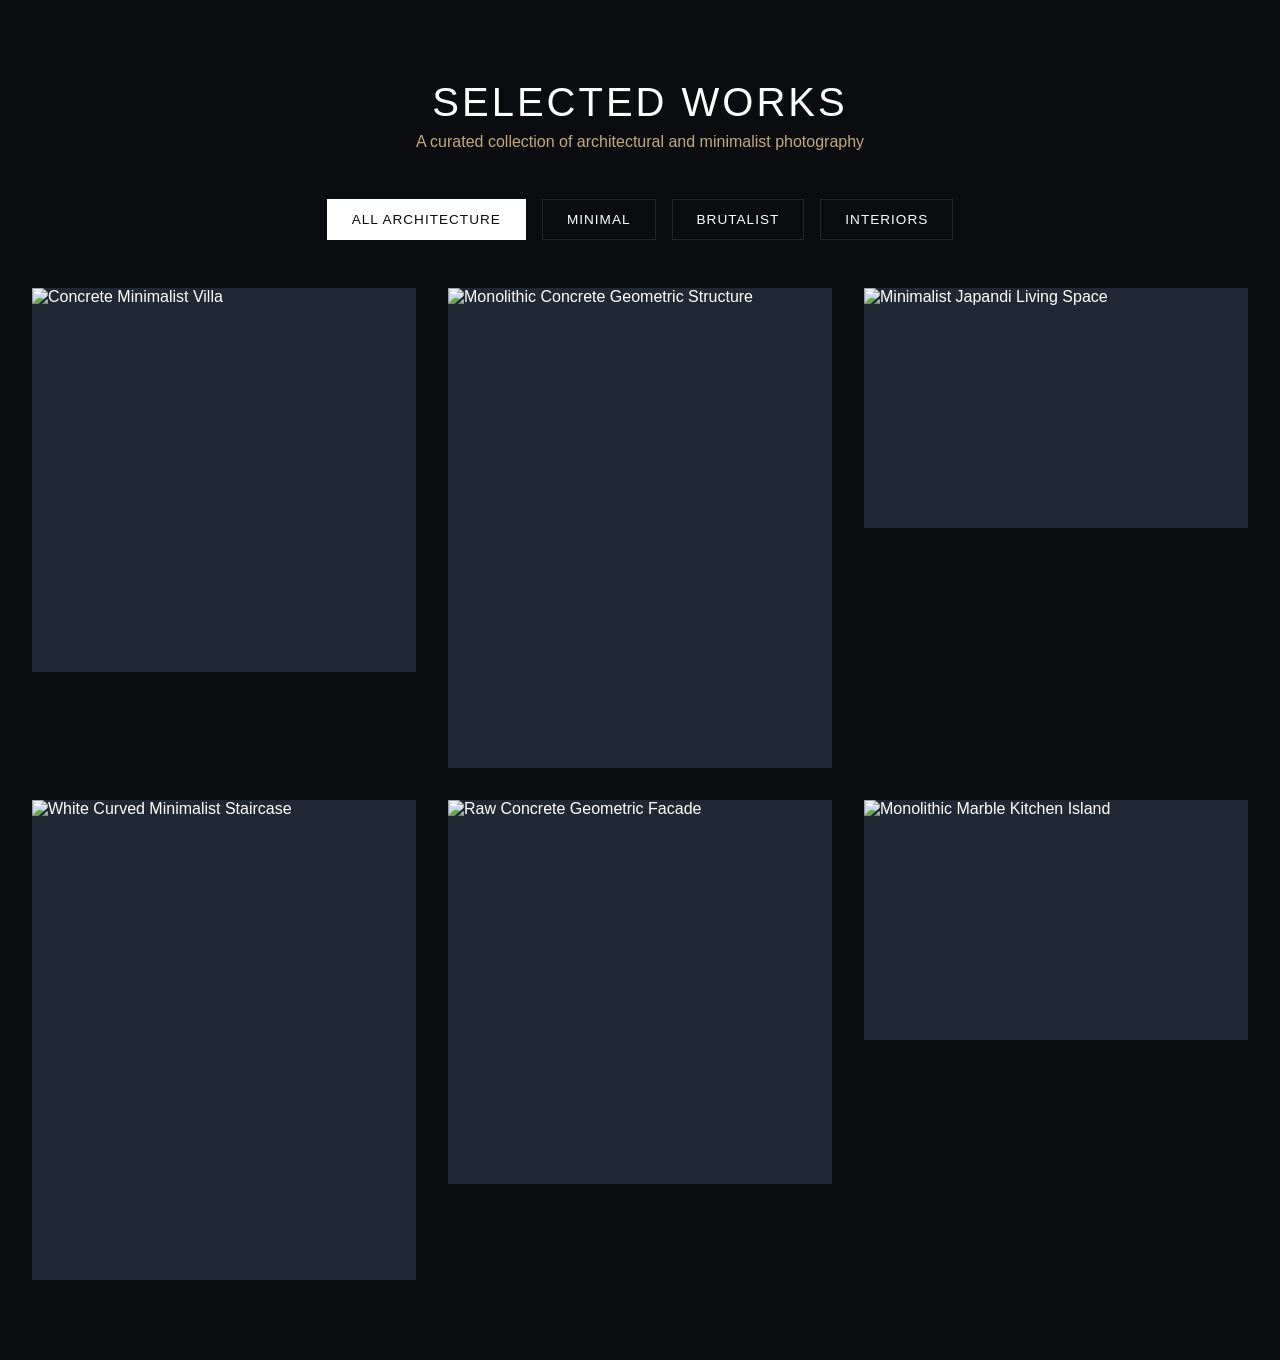
==== codealphagallary.html @ 0be4a4ec "Add files via upload" ====
<!DOCTYPE html>
<html lang="en">
<head>
    <meta charset="UTF-8">
    <meta name="viewport" content="width=device-width, initial-scale=1.0">
    <title>Pro Gallery | CodeAlpha</title>
    <link rel="stylesheet" href="codealphagallary.css">
</head>
<body>

    <header class="gallery-header">
        <h1>Selected Works</h1>
        <p>A curated collection of architectural and minimalist photography</p>
        
        <!-- Filter Controls -->
        <div class="filter-controls">
            <button class="filter-btn active" data-filter="all">All Architecture</button>
            <button class="filter-btn" data-filter="minimal">Minimal</button>
            <button class="filter-btn" data-filter="brutalist">Brutalist</button>
            <button class="filter-btn" data-filter="interior">Interiors</button>
        </div>
    </header>

    <main class="gallery-container">
        <!-- Gallery Grid -->
        <div class="gallery-grid" id="galleryGrid">
            <!-- Item 1 -->
            <div class="gallery-item" data-category="minimal">
                <div class="image-wrapper">
                    <img src="https://images.unsplash.com/photo-1600585154340-be6161a56a0c?auto=format&fit=crop&w=800&q=80" alt="Concrete Minimalist Villa" class="gallery-img">
                    <div class="img-overlay">
                        <span class="img-category">Minimal</span>
                        <h3>Villa Concrete</h3>
                    </div>
                </div>
            </div>
            <!-- Item 2 -->
            <div class="gallery-item" data-category="brutalist">
                <div class="image-wrapper">
                    <img src="https://images.unsplash.com/photo-1513694203232-719a280e022f?auto=format&fit=crop&w=800&q=80" alt="Monolithic Concrete Geometric Structure" class="gallery-img">
                    <div class="img-overlay">
                        <span class="img-category">Brutalist</span>
                        <h3>Lines & Shadow</h3>
                    </div>
                </div>
            </div>
            <!-- Item 3 -->
            <div class="gallery-item" data-category="interior">
                <div class="image-wrapper">
                    <img src="https://images.unsplash.com/photo-1618221195710-dd6b41faaea6?auto=format&fit=crop&w=800&q=80" alt="Minimalist Japandi Living Space" class="gallery-img">
                    <div class="img-overlay">
                        <span class="img-category">Interior</span>
                        <h3>Japandi Calm</h3>
                    </div>
                </div>
            </div>
            <!-- Item 4 -->
            <div class="gallery-item" data-category="minimal">
                <div class="image-wrapper">
                    <img src="https://images.unsplash.com/photo-1505691938895-1758d7feb511?auto=format&fit=crop&w=800&q=80" alt="White Curved Minimalist Staircase" class="gallery-img">
                    <div class="img-overlay">
                        <span class="img-category">Minimal</span>
                        <h3>The Curve</h3>
                    </div>
                </div>
            </div>
            <!-- Item 5 -->
            <div class="gallery-item" data-category="brutalist">
                <div class="image-wrapper">
                    <img src="https://images.unsplash.com/photo-1600596542815-ffad4c1539a9?auto=format&fit=crop&w=800&q=80" alt="Raw Concrete Geometric Facade" class="gallery-img">
                    <div class="img-overlay">
                        <span class="img-category">Brutalist</span>
                        <h3>Raw Geometry</h3>
                    </div>
                </div>
            </div>
            <!-- Item 6 -->
            <div class="gallery-item" data-category="interior">
                <div class="image-wrapper">
                    <img src="https://images.unsplash.com/photo-1616486338812-3dadae4b4ace?auto=format&fit=crop&w=800&q=80" alt="Monolithic Marble Kitchen Island" class="gallery-img">
                    <div class="img-overlay">
                        <span class="img-category">Interior</span>
                        <h3>Monolith Kitchen</h3>
                    </div>
                </div>
            </div>
        </div>
    </main>

    <!-- Custom Lightbox Modal -->
    <div class="lightbox" id="lightbox" aria-hidden="true" role="dialog">
        <button class="lightbox-close" aria-label="Close Lightbox">&times;</button>
        <button class="lightbox-nav prev" aria-label="Previous Image">&#10216;</button>
        <div class="lightbox-content">
            <img src="" alt="" id="lightboxImg">
            <div class="lightbox-caption" id="lightboxCaption"></div>
        </div>
        <button class="lightbox-nav next" aria-label="Next Image">&#10217;</button>
    </div>

    <script src="codealphagallary.js"></script>
</body>
</html>
---- codealphagallary.css ----
/* Custom Design Tokens */
:root {
    --bg-color: #0b0c10;
    --card-bg: #1f2833;
    --text-main: #ffffff;
    --text-muted: #c5a880;
    --accent: #c5a880;
    --transition-smooth: all 0.5s cubic-bezier(0.25, 1, 0.5, 1);
}

* {
    box-sizing: border-box;
    margin: 0;
    padding: 0;
}

body {
    background-color: var(--bg-color);
    color: var(--text-main);
    font-family: -apple-system, BlinkMacSystemFont, 'Segoe UI', Roboto, Helvetica, Arial, sans-serif;
    overflow-x: hidden;
    padding-bottom: 5rem;
}

/* Header & Filter Controls */
.gallery-header {
    text-align: center;
    padding: 5rem 2rem 3rem;
}

.gallery-header h1 {
    font-size: 2.5rem;
    font-weight: 300;
    letter-spacing: 3px;
    text-transform: uppercase;
    margin-bottom: 0.5rem;
}

.gallery-header p {
    color: var(--text-muted);
    font-size: 1rem;
    font-weight: 300;
}

.filter-controls {
    margin-top: 3rem;
    display: flex;
    justify-content: center;
    gap: 1rem;
    flex-wrap: wrap;
}

.filter-btn {
    background: transparent;
    border: 1px solid rgba(255, 255, 255, 0.1);
    color: var(--text-main);
    padding: 0.75rem 1.5rem;
    font-size: 0.85rem;
    letter-spacing: 1px;
    text-transform: uppercase;
    cursor: pointer;
    transition: var(--transition-smooth);
}

.filter-btn:hover, .filter-btn.active {
    background-color: var(--text-main);
    color: var(--bg-color);
    border-color: var(--text-main);
}

/* Gallery Layout Grid */
.gallery-container {
    max-width: 1400px;
    margin: 0 auto;
    padding: 0 2rem;
}

.gallery-grid {
    display: grid;
    grid-template-columns: repeat(auto-fill, minmax(350px, 1fr));
    gap: 2rem;
    align-items: start;
}

/* Items and Image Handling */
.gallery-item {
    break-inside: avoid;
    opacity: 1;
    transform: scale(1);
    transition: transform 0.4s ease, opacity 0.4s ease;
}

/* Class applied via JS when an item is filtered out */
.gallery-item.hidden {
    display: none;
}

.image-wrapper {
    position: relative;
    overflow: hidden;
    cursor: pointer;
    background-color: var(--card-bg);
}

/* Setting varied heights for a structural visual rhythm */
.gallery-item:nth-child(2n) .image-wrapper { aspect-ratio: 4 / 5; }
.gallery-item:nth-child(2n+1) .image-wrapper { aspect-ratio: 1 / 1; }
.gallery-item:nth-child(3n) .image-wrapper { aspect-ratio: 16 / 10; }

.gallery-img {
    width: 100%;
    height: 100%;
    object-fit: cover;
    filter: grayscale(20%);
    transition: var(--transition-smooth);
}

/* Overlay Design */
.img-overlay {
    position: absolute;
    top: 0;
    left: 0;
    width: 100%;
    height: 100%;
    background: linear-gradient(to top, rgba(11, 12, 16, 0.9) 0%, rgba(11, 12, 16, 0.1) 70%);
    display: flex;
    flex-direction: column;
    justify-content: flex-end;
    padding: 2rem;
    opacity: 0;
    transition: var(--transition-smooth);
}

.img-category {
    font-size: 0.75rem;
    text-transform: uppercase;
    letter-spacing: 2px;
    color: var(--accent);
    margin-bottom: 0.25rem;
    transform: translateY(10px);
    transition: var(--transition-smooth);
}

.img-overlay h3 {
    font-size: 1.25rem;
    font-weight: 400;
    letter-spacing: 1px;
    transform: translateY(15px);
    transition: var(--transition-smooth);
}

/* Desktop Hover States */
@media (hover: hover) {
    .image-wrapper:hover .gallery-img {
        transform: scale(1.06);
        filter: grayscale(0%);
    }
    .image-wrapper:hover .img-overlay {
        opacity: 1;
    }
    .image-wrapper:hover .img-category,
    .image-wrapper:hover .img-overlay h3 {
        transform: translateY(0);
    }
}

/* Fullscreen Lightbox Modal */
.lightbox {
    position: fixed;
    top: 0;
    left: 0;
    width: 100vw;
    height: 100vh;
    background-color: rgba(11, 12, 16, 0.98);
    z-index: 2000;
    display: flex;
    justify-content: center;
    align-items: center;
    opacity: 0;
    pointer-events: none;
    transition: opacity 0.4s cubic-bezier(0.25, 1, 0.5, 1);
}

.lightbox.active {
    opacity: 1;
    pointer-events: auto;
}

.lightbox-content {
    max-width: 85%;
    max-height: 80vh;
    position: relative;
    display: flex;
    flex-direction: column;
    align-items: center;
}

#lightboxImg {
    max-width: 100%;
    max-height: 75vh;
    object-fit: contain;
    box-shadow: 0 20px 40px rgba(0,0,0,0.5);
    transform: scale(0.95);
    transition: var(--transition-smooth);
}

.lightbox.active #lightboxImg {
    transform: scale(1);
}

.lightbox-caption {
    margin-top: 1.5rem;
    font-size: 1rem;
    letter-spacing: 1px;
    font-weight: 300;
    color: var(--text-main);
    text-align: center;
}

/* Lightbox UI Elements */
.lightbox-close {
    position: absolute;
    top: 2rem;
    right: 2rem;
    background: transparent;
    border: none;
    color: #fff;
    font-size: 2.5rem;
    cursor: pointer;
    line-height: 1;
    z-index: 2010;
}

.lightbox-nav {
    position: absolute;
    top: 50%;
    transform: translateY(-50%);
    background: transparent;
    border: none;
    color: rgba(255, 255, 255, 0.6);
    font-size: 3rem;
    cursor: pointer;
    padding: 2rem;
    transition: color 0.3s ease;
    z-index: 2010;
}

.lightbox-nav:hover { color: #fff; }
.prev { left: 1rem; }
.next { right: 1rem; }

/* Mobile Optimizations */
@media (max-width: 768px) {
    .gallery-grid { grid-template-columns: 1fr; }
    .lightbox-nav { display: none; } /* Use swipe/tap gestures on mobile */
    .img-overlay { opacity: 1; background: linear-gradient(to top, rgba(11, 12, 16, 0.8) 0%, transparent 50%); }
    .img-category, .img-overlay h3 { transform: translateY(0); }
}
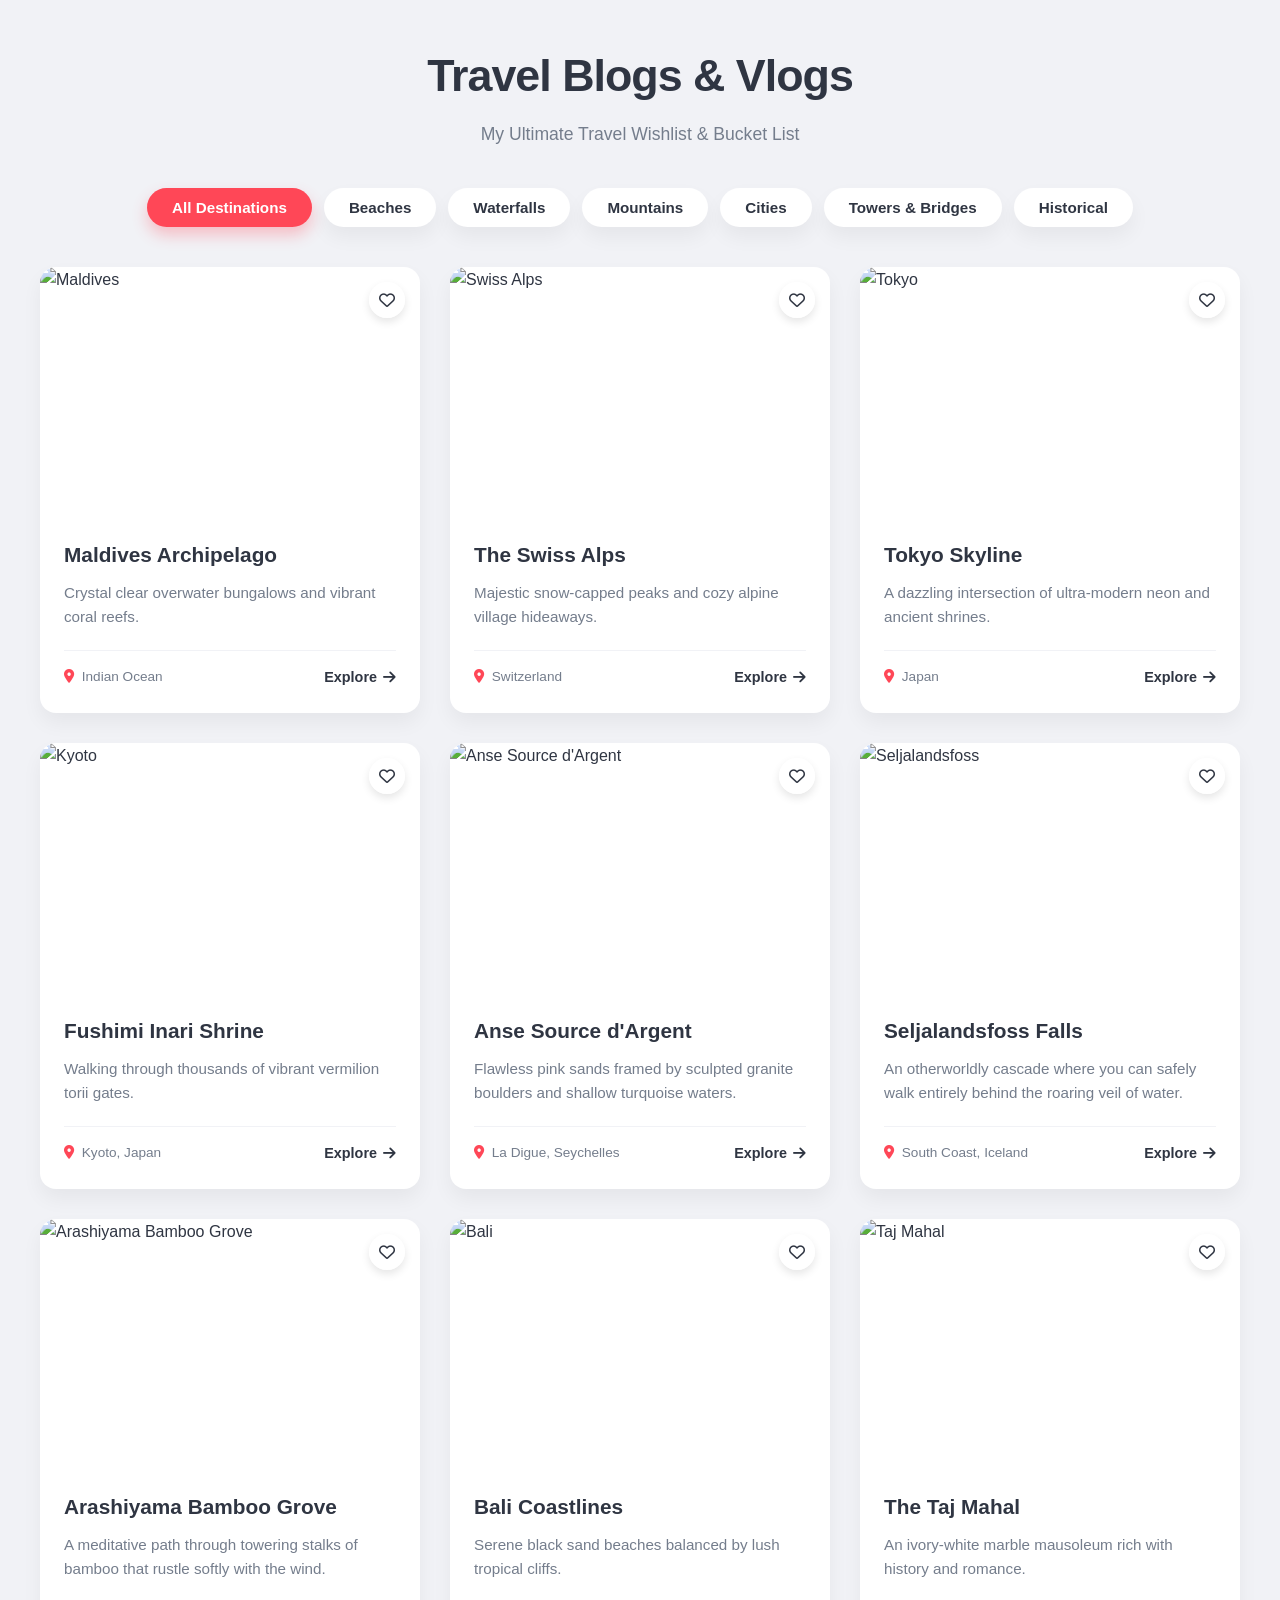
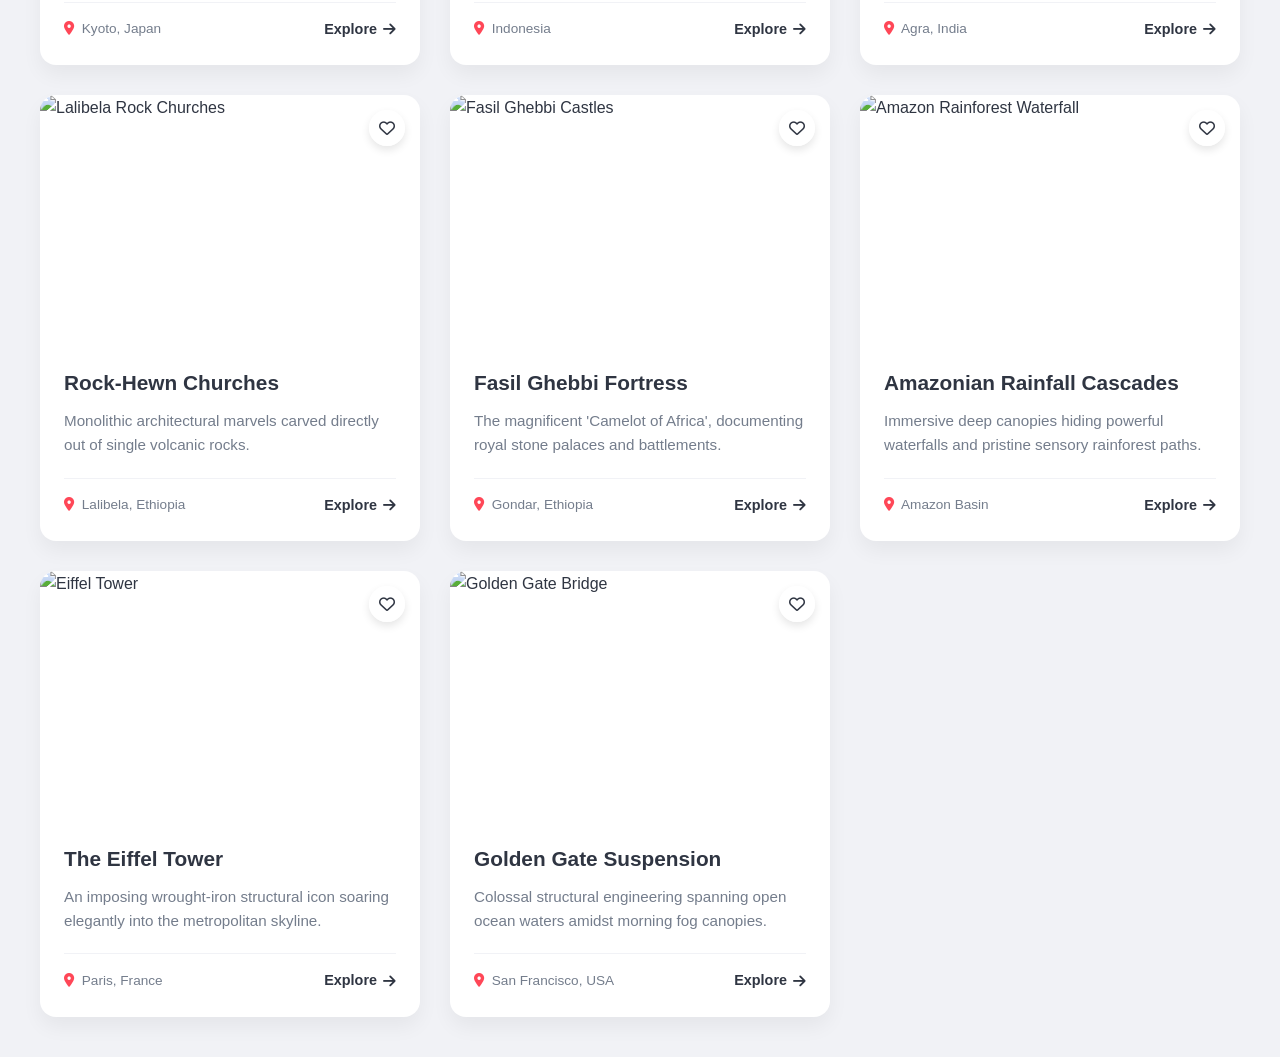
==== commit 34497e1e: "Combine gallery and travel wishlist into one HTML file Merged travel wishlist and gallery features i" ====
--- a/codealphagallary.html
+++ b/codealphagallary.html
@@ -1,103 +1,301 @@
 <!DOCTYPE html>
 <html lang="en">
 <head>
-    <meta charset="UTF-8">
-    <meta name="viewport" content="width=device-width, initial-scale=1.0">
-    <title>Pro Gallery | CodeAlpha</title>
-    <link rel="stylesheet" href="codealphagallary.css">
+  <meta charset="UTF-8">
+  <meta name="viewport" content="width=device-width, initial-scale=1.0">
+  <title>My Travel Wishlist</title>
+  <link rel="stylesheet" href="codealphagallary.css">
+  <link rel="stylesheet" href="https://cdnjs.cloudflare.com/ajax/libs/font-awesome/6.4.0/css/all.min.css">
 </head>
 <body>
 
-    <header class="gallery-header">
-        <h1>Selected Works</h1>
-        <p>A curated collection of architectural and minimalist photography</p>
-        
-        <!-- Filter Controls -->
-        <div class="filter-controls">
-            <button class="filter-btn active" data-filter="all">All Architecture</button>
-            <button class="filter-btn" data-filter="minimal">Minimal</button>
-            <button class="filter-btn" data-filter="brutalist">Brutalist</button>
-            <button class="filter-btn" data-filter="interior">Interiors</button>
-        </div>
+  <div class="wishlist-container">
+    <header class="wishlist-header">
+      <h1>Travel Blogs & Vlogs</h1>
+      <p>My Ultimate Travel Wishlist & Bucket List</p>
     </header>
 
-    <main class="gallery-container">
-        <!-- Gallery Grid -->
-        <div class="gallery-grid" id="galleryGrid">
-            <!-- Item 1 -->
-            <div class="gallery-item" data-category="minimal">
-                <div class="image-wrapper">
-                    <img src="https://images.unsplash.com/photo-1600585154340-be6161a56a0c?auto=format&fit=crop&w=800&q=80" alt="Concrete Minimalist Villa" class="gallery-img">
-                    <div class="img-overlay">
-                        <span class="img-category">Minimal</span>
-                        <h3>Villa Concrete</h3>
-                    </div>
-                </div>
-            </div>
-            <!-- Item 2 -->
-            <div class="gallery-item" data-category="brutalist">
-                <div class="image-wrapper">
-                    <img src="https://images.unsplash.com/photo-1513694203232-719a280e022f?auto=format&fit=crop&w=800&q=80" alt="Monolithic Concrete Geometric Structure" class="gallery-img">
-                    <div class="img-overlay">
-                        <span class="img-category">Brutalist</span>
-                        <h3>Lines & Shadow</h3>
-                    </div>
-                </div>
-            </div>
-            <!-- Item 3 -->
-            <div class="gallery-item" data-category="interior">
-                <div class="image-wrapper">
-                    <img src="https://images.unsplash.com/photo-1618221195710-dd6b41faaea6?auto=format&fit=crop&w=800&q=80" alt="Minimalist Japandi Living Space" class="gallery-img">
-                    <div class="img-overlay">
-                        <span class="img-category">Interior</span>
-                        <h3>Japandi Calm</h3>
-                    </div>
-                </div>
-            </div>
-            <!-- Item 4 -->
-            <div class="gallery-item" data-category="minimal">
-                <div class="image-wrapper">
-                    <img src="https://images.unsplash.com/photo-1505691938895-1758d7feb511?auto=format&fit=crop&w=800&q=80" alt="White Curved Minimalist Staircase" class="gallery-img">
-                    <div class="img-overlay">
-                        <span class="img-category">Minimal</span>
-                        <h3>The Curve</h3>
-                    </div>
-                </div>
-            </div>
-            <!-- Item 5 -->
-            <div class="gallery-item" data-category="brutalist">
-                <div class="image-wrapper">
-                    <img src="https://images.unsplash.com/photo-1600596542815-ffad4c1539a9?auto=format&fit=crop&w=800&q=80" alt="Raw Concrete Geometric Facade" class="gallery-img">
-                    <div class="img-overlay">
-                        <span class="img-category">Brutalist</span>
-                        <h3>Raw Geometry</h3>
-                    </div>
-                </div>
-            </div>
-            <!-- Item 6 -->
-            <div class="gallery-item" data-category="interior">
-                <div class="image-wrapper">
-                    <img src="https://images.unsplash.com/photo-1616486338812-3dadae4b4ace?auto=format&fit=crop&w=800&q=80" alt="Monolithic Marble Kitchen Island" class="gallery-img">
-                    <div class="img-overlay">
-                        <span class="img-category">Interior</span>
-                        <h3>Monolith Kitchen</h3>
-                    </div>
-                </div>
-            </div>
-        </div>
+    <div class="filter-controls">
+      <button class="filter-btn active" data-filter="all">All Destinations</button>
+      <button class="filter-btn" data-filter="beaches">Beaches</button>
+      <button class="filter-btn" data-filter="waterfalls"  data-filter="peaceful">Waterfalls</button>
+      <button class="filter-btn" data-filter="mountains">Mountains</button>
+      <button class="filter-btn" data-filter="cities">Cities</button>
+      <button class="filter-btn" data-filter="towers-bridges">Towers & Bridges</button>
+      <button class="filter-btn" data-filter="historical" data-filter="ethiopia">Historical</button>
+    </div>
+
+    <main class="gallery-grid" id="galleryGrid">
+      
+      <div class="gallery-item" data-category="beaches">
+        <div class="card-inner">
+          <div class="image-container">
+            <img src="https://www.thetravelmagazine.net/wp-content/uploads/Bodu-1170x878.jpg" alt="Maldives">
+            <button class="wishlist-heart-btn" aria-label="Add to favorites">
+              <i class="fa-regular fa-heart"></i>
+            </button>
+          </div>
+          <div class="card-info">
+            <h3>Maldives Archipelago</h3>
+            <p>Crystal clear overwater bungalows and vibrant coral reefs.</p>
+            <div class="card-footer">
+              <span class="location"><i class="fa-solid fa-location-dot"></i> Indian Ocean</span>
+              <a href="#" class="explore-link">Explore <i class="fa-solid fa-arrow-right"></i></a>
+            </div>
+          </div>
+        </div>
+      </div>
+
+      <div class="gallery-item" data-category="mountains">
+        <div class="card-inner">
+          <div class="image-container">
+            <img src="https://media.tacdn.com/media/attractions-splice-spp-674x446/0b/f0/d3/50.jpg" alt="Swiss Alps">
+            <button class="wishlist-heart-btn" aria-label="Add to favorites">
+              <i class="fa-regular fa-heart"></i>
+            </button>
+          </div>
+          <div class="card-info">
+            <h3>The Swiss Alps</h3>
+            <p>Majestic snow-capped peaks and cozy alpine village hideaways.</p>
+            <div class="card-footer">
+              <span class="location"><i class="fa-solid fa-location-dot"></i> Switzerland</span>
+              <a href="#" class="explore-link">Explore <i class="fa-solid fa-arrow-right"></i></a>
+            </div>
+          </div>
+        </div>
+      </div>
+
+      <div class="gallery-item" data-category="cities">
+        <div class="card-inner">
+          <div class="image-container">
+            <img src="https://media.istockphoto.com/id/1502444888/photo/aerial-view-of-tokyo-cityscape-with-fuji-mountain-in-japan.jpg?s=612x612&w=0&k=20&c=uR79tqwlXspSvmw3mJYXqHgvfN34zVOgPHyEzpeeCCE=" alt="Tokyo">
+            <button class="wishlist-heart-btn" aria-label="Add to favorites">
+              <i class="fa-regular fa-heart"></i>
+            </button>
+          </div>
+          <div class="card-info">
+            <h3>Tokyo Skyline</h3>
+            <p>A dazzling intersection of ultra-modern neon and ancient shrines.</p>
+            <div class="card-footer">
+              <span class="location"><i class="fa-solid fa-location-dot"></i> Japan</span>
+              <a href="#" class="explore-link">Explore <i class="fa-solid fa-arrow-right"></i></a>
+            </div>
+          </div>
+        </div>
+      </div>
+
+      <div class="gallery-item" data-category="historical">
+        <div class="card-inner">
+          <div class="image-container">
+            <img src="https://pohcdn.com/sites/default/files/styles/paragraph__hero_banner__hb_image__1880bp/public/hero_banner/fushimi-inari-taisha-shrine-2_optimized.jpg" alt="Kyoto">
+            <button class="wishlist-heart-btn" aria-label="Add to favorites">
+              <i class="fa-regular fa-heart"></i>
+            </button>
+          </div>
+          <div class="card-info">
+            <h3>Fushimi Inari Shrine</h3>
+            <p>Walking through thousands of vibrant vermilion torii gates.</p>
+            <div class="card-footer">
+              <span class="location"><i class="fa-solid fa-location-dot"></i> Kyoto, Japan</span>
+              <a href="#" class="explore-link">Explore <i class="fa-solid fa-arrow-right"></i></a>
+            </div>
+          </div>
+        </div>
+      </div>
+
+      <div class="gallery-item" data-category="beaches">
+        <div class="card-inner">
+          <div class="image-container">
+            <img src="https://as2.ftcdn.net/v2/jpg/01/22/36/11/1000_F_122361140_fW0mSqn6J9c3emNjIreI9835YUoHZlC4.jpg" alt="Anse Source d'Argent">
+            <button class="wishlist-heart-btn" aria-label="Add to favorites">
+              <i class="fa-regular fa-heart"></i>
+            </button>
+          </div>
+          <div class="card-info">
+            <h3>Anse Source d'Argent</h3>
+            <p>Flawless pink sands framed by sculpted granite boulders and shallow turquoise waters.</p>
+            <div class="card-footer">
+              <span class="location"><i class="fa-solid fa-location-dot"></i> La Digue, Seychelles</span>
+              <a href="#" class="explore-link">Explore <i class="fa-solid fa-arrow-right"></i></a>
+            </div>
+          </div>
+        </div>
+      </div>
+
+      <div class="gallery-item" data-category="waterfalls">
+        <div class="card-inner">
+          <div class="image-container">
+            <img src="https://onegirlwholeworld.com/wp-content/uploads/2018/12/seljalandsfoss_iceland_IMG_2911.jpg" alt="Seljalandsfoss">
+            <button class="wishlist-heart-btn" aria-label="Add to favorites">
+              <i class="fa-regular fa-heart"></i>
+            </button>
+          </div>
+          <div class="card-info">
+            <h3>Seljalandsfoss Falls</h3>
+            <p>An otherworldly cascade where you can safely walk entirely behind the roaring veil of water.</p>
+            <div class="card-footer">
+              <span class="location"><i class="fa-solid fa-location-dot"></i> South Coast, Iceland</span>
+              <a href="#" class="explore-link">Explore <i class="fa-solid fa-arrow-right"></i></a>
+            </div>
+          </div>
+        </div>
+      </div>
+
+      <div class="gallery-item" data-category="peaceful">
+        <div class="card-inner">
+          <div class="image-container">
+            <img src="https://travel.rakuten.com/contents/sites/contents/files/styles/max_1300x1300/public/2024-06/arashiyama-bamboo-forest_7_0.jpg?itok=MtHIJrev" alt="Arashiyama Bamboo Grove">
+            <button class="wishlist-heart-btn" aria-label="Add to favorites">
+              <i class="fa-regular fa-heart"></i>
+            </button>
+          </div>
+          <div class="card-info">
+            <h3>Arashiyama Bamboo Grove</h3>
+            <p>A meditative path through towering stalks of bamboo that rustle softly with the wind.</p>
+            <div class="card-footer">
+              <span class="location"><i class="fa-solid fa-location-dot"></i> Kyoto, Japan</span>
+              <a href="#" class="explore-link">Explore <i class="fa-solid fa-arrow-right"></i></a>
+            </div>
+          </div>
+        </div>
+      </div>
+
+      <div class="gallery-item" data-category="beaches">
+        <div class="card-inner">
+          <div class="image-container">
+            <img src="https://www.travelonline.com/bali/beaches/beach-114814-banner.jpg" alt="Bali">
+            <button class="wishlist-heart-btn" aria-label="Add to favorites">
+              <i class="fa-regular fa-heart"></i>
+            </button>
+          </div>
+          <div class="card-info">
+            <h3>Bali Coastlines</h3>
+            <p>Serene black sand beaches balanced by lush tropical cliffs.</p>
+            <div class="card-footer">
+              <span class="location"><i class="fa-solid fa-location-dot"></i> Indonesia</span>
+              <a href="#" class="explore-link">Explore <i class="fa-solid fa-arrow-right"></i></a>
+            </div>
+          </div>
+        </div>
+      </div>
+
+      <div class="gallery-item" data-category="historical">
+        <div class="card-inner">
+          <div class="image-container">
+            <img src="https://res.cloudinary.com/odysseytraveller/image/fetch/f_auto,q_auto,dpr_auto,r_4,w_765,h_1147.5,c_limit/https://cdn.odysseytraveller.com/app/uploads/2018/02/Taj-Mahal-India-iStock-483076881.jpg" alt="Taj Mahal">
+            <button class="wishlist-heart-btn" aria-label="Add to favorites">
+              <i class="fa-regular fa-heart"></i>
+            </button>
+          </div>
+          <div class="card-info">
+            <h3>The Taj Mahal</h3>
+            <p>An ivory-white marble mausoleum rich with history and romance.</p>
+            <div class="card-footer">
+              <span class="location"><i class="fa-solid fa-location-dot"></i> Agra, India</span>
+              <a href="#" class="explore-link">Explore <i class="fa-solid fa-arrow-right"></i></a>
+            </div>
+          </div>
+        </div>
+      </div>
+
+      <div class="gallery-item" data-category="historical">
+        <div class="card-inner">
+          <div class="image-container">
+            <img src="https://media-cdn.tripadvisor.com/media/photo-s/1a/fa/c9/84/the-rock-hewn-churches.jpg" alt="Lalibela Rock Churches">
+            <button class="wishlist-heart-btn" aria-label="Add to favorites">
+              <i class="fa-regular fa-heart"></i>
+            </button>
+          </div>
+          <div class="card-info">
+            <h3>Rock-Hewn Churches</h3>
+            <p>Monolithic architectural marvels carved directly out of single volcanic rocks.</p>
+            <div class="card-footer">
+              <span class="location"><i class="fa-solid fa-location-dot"></i> Lalibela, Ethiopia</span>
+              <a href="#" class="explore-link">Explore <i class="fa-solid fa-arrow-right"></i></a>
+            </div>
+          </div>
+        </div>
+      </div>
+
+      <div class="gallery-item" data-category="historical">
+        <div class="card-inner">
+          <div class="image-container">
+            <img src="https://dynamic-media-cdn.tripadvisor.com/media/photo-o/18/03/41/b2/photo2jpg.jpg?w=900&h=500&s=1" alt="Fasil Ghebbi Castles">
+            <button class="wishlist-heart-btn" aria-label="Add to favorites">
+              <i class="fa-regular fa-heart"></i>
+            </button>
+          </div>
+          <div class="card-info">
+            <h3>Fasil Ghebbi Fortress</h3>
+            <p>The magnificent 'Camelot of Africa', documenting royal stone palaces and battlements.</p>
+            <div class="card-footer">
+              <span class="location"><i class="fa-solid fa-location-dot"></i> Gondar, Ethiopia</span>
+              <a href="#" class="explore-link">Explore <i class="fa-solid fa-arrow-right"></i></a>
+            </div>
+          </div>
+        </div>
+      </div>
+
+      <div class="gallery-item" data-category="waterfalls">
+        <div class="card-inner">
+          <div class="image-container">
+            <img src="https://www.sciencing.com/sciencing/waterfalls-amazon-6577348/fotolia_11807958_XS.jpg" alt="Amazon Rainforest Waterfall">
+            <button class="wishlist-heart-btn" aria-label="Add to favorites">
+              <i class="fa-regular fa-heart"></i>
+            </button>
+          </div>
+          <div class="card-info">
+            <h3>Amazonian Rainfall Cascades</h3>
+            <p>Immersive deep canopies hiding powerful waterfalls and pristine sensory rainforest paths.</p>
+            <div class="card-footer">
+              <span class="location"><i class="fa-solid fa-location-dot"></i> Amazon Basin</span>
+              <a href="#" class="explore-link">Explore <i class="fa-solid fa-arrow-right"></i></a>
+            </div>
+          </div>
+        </div>
+      </div>
+
+      <div class="gallery-item" data-category="towers-bridges">
+        <div class="card-inner">
+          <div class="image-container">
+            <img src="https://i.natgeofe.com/k/c41b4f59-181c-4747-ad20-ef69987c8d59/eiffel-tower-night.jpg?wp=1&w=1084.125&h=1627.5" alt="Eiffel Tower">
+            <button class="wishlist-heart-btn" aria-label="Add to favorites">
+              <i class="fa-regular fa-heart"></i>
+            </button>
+          </div>
+          <div class="card-info">
+            <h3>The Eiffel Tower</h3>
+            <p>An imposing wrought-iron structural icon soaring elegantly into the metropolitan skyline.</p>
+            <div class="card-footer">
+              <span class="location"><i class="fa-solid fa-location-dot"></i> Paris, France</span>
+              <a href="#" class="explore-link">Explore <i class="fa-solid fa-arrow-right"></i></a>
+            </div>
+          </div>
+        </div>
+      </div>
+
+      <div class="gallery-item" data-category="towers-bridges">
+        <div class="card-inner">
+          <div class="image-container">
+            <img src="https://gdb.voanews.com/699686b0-5a55-4c72-b7ed-2edecf73b9cd_w1080_h608_b_s.jpg" alt="Golden Gate Bridge">
+            <button class="wishlist-heart-btn" aria-label="Add to favorites">
+              <i class="fa-regular fa-heart"></i>
+            </button>
+          </div>
+          <div class="card-info">
+            <h3>Golden Gate Suspension</h3>
+            <p>Colossal structural engineering spanning open ocean waters amidst morning fog canopies.</p>
+            <div class="card-footer">
+              <span class="location"><i class="fa-solid fa-location-dot"></i> San Francisco, USA</span>
+              <a href="#" class="explore-link">Explore <i class="fa-solid fa-arrow-right"></i></a>
+            </div>
+          </div>
+        </div>
+      </div>
+
     </main>
-
-    <!-- Custom Lightbox Modal -->
-    <div class="lightbox" id="lightbox" aria-hidden="true" role="dialog">
-        <button class="lightbox-close" aria-label="Close Lightbox">&times;</button>
-        <button class="lightbox-nav prev" aria-label="Previous Image">&#10216;</button>
-        <div class="lightbox-content">
-            <img src="" alt="" id="lightboxImg">
-            <div class="lightbox-caption" id="lightboxCaption"></div>
-        </div>
-        <button class="lightbox-nav next" aria-label="Next Image">&#10217;</button>
-    </div>
-
-    <script src="codealphagallary.js"></script>
+  </div>
+
+  <script src="codealphagallary.js"></script>
 </body>
-</html>+</html>
--- a/codealphagallary.css
+++ b/codealphagallary.css
@@ -1,258 +1,265 @@
-/* Custom Design Tokens */
+/* --- Global Reset & Variables --- */
 :root {
-    --bg-color: #0b0c10;
-    --card-bg: #1f2833;
-    --text-main: #ffffff;
-    --text-muted: #c5a880;
-    --accent: #c5a880;
-    --transition-smooth: all 0.5s cubic-bezier(0.25, 1, 0.5, 1);
+  --primary-color: #ff4757;
+  --secondary-color: #2f3542;
+  --bg-color: #f1f2f6;
+  --card-bg: #ffffff;
+  --text-dark: #2f3542;
+  --text-light: #747d8c;
+  --border-radius: 16px;
+  --transition-smooth: all 0.4s cubic-bezier(0.25, 1, 0.5, 1);
+  --shadow-light: 0 10px 20px rgba(0, 0, 0, 0.05);
+  --shadow-hover: 0 20px 35px rgba(0, 0, 0, 0.12);
 }
 
 * {
-    box-sizing: border-box;
-    margin: 0;
-    padding: 0;
+  margin: 0;
+  padding: 0;
+  box-sizing: border-box;
 }
 
 body {
-    background-color: var(--bg-color);
-    color: var(--text-main);
-    font-family: -apple-system, BlinkMacSystemFont, 'Segoe UI', Roboto, Helvetica, Arial, sans-serif;
-    overflow-x: hidden;
-    padding-bottom: 5rem;
-}
-
-/* Header & Filter Controls */
-.gallery-header {
-    text-align: center;
-    padding: 5rem 2rem 3rem;
-}
-
-.gallery-header h1 {
-    font-size: 2.5rem;
-    font-weight: 300;
-    letter-spacing: 3px;
-    text-transform: uppercase;
-    margin-bottom: 0.5rem;
-}
-
-.gallery-header p {
-    color: var(--text-muted);
-    font-size: 1rem;
-    font-weight: 300;
-}
-
+  font-family: 'Segoe UI', Tahoma, Geneva, Verdana, sans-serif;
+  background-color: var(--bg-color);
+  color: var(--text-dark);
+  padding: 40px 20px;
+  line-height: 1.6;
+}
+
+.wishlist-container {
+  max-width: 1200px;
+  margin: 0 auto;
+}
+
+/* --- Header Section --- */
+.wishlist-header {
+  text-align: center;
+  margin-bottom: 40px;
+}
+
+.wishlist-header h1 {
+  font-size: 2.8rem;
+  font-weight: 700;
+  color: var(--secondary-color);
+  letter-spacing: -1px;
+  margin-bottom: 8px;
+}
+
+.wishlist-header p {
+  color: var(--text-light);
+  font-size: 1.1rem;
+}
+
+/* --- Filter Controls --- */
 .filter-controls {
-    margin-top: 3rem;
-    display: flex;
-    justify-content: center;
-    gap: 1rem;
-    flex-wrap: wrap;
+  display: flex;
+  justify-content: center;
+  gap: 12px;
+  margin-bottom: 40px;
+  flex-wrap: wrap;
 }
 
 .filter-btn {
-    background: transparent;
-    border: 1px solid rgba(255, 255, 255, 0.1);
-    color: var(--text-main);
-    padding: 0.75rem 1.5rem;
-    font-size: 0.85rem;
-    letter-spacing: 1px;
-    text-transform: uppercase;
-    cursor: pointer;
-    transition: var(--transition-smooth);
-}
-
-.filter-btn:hover, .filter-btn.active {
-    background-color: var(--text-main);
-    color: var(--bg-color);
-    border-color: var(--text-main);
-}
-
-/* Gallery Layout Grid */
-.gallery-container {
-    max-width: 1400px;
-    margin: 0 auto;
-    padding: 0 2rem;
-}
-
+  background-color: var(--card-bg);
+  color: var(--text-dark);
+  border: 1px solid transparent;
+  padding: 10px 24px;
+  font-size: 0.95rem;
+  font-weight: 600;
+  border-radius: 50px;
+  cursor: pointer;
+  box-shadow: var(--shadow-light);
+  transition: var(--transition-smooth);
+}
+
+.filter-btn:hover {
+  transform: translateY(-2px);
+  box-shadow: 0 6px 12px rgba(0,0,0,0.08);
+}
+
+.filter-btn.active {
+  background-color: var(--primary-color);
+  color: #fff;
+  box-shadow: 0 8px 15px rgba(255, 71, 87, 0.3);
+}
+
+/* --- Gallery Grid Layout --- */
 .gallery-grid {
-    display: grid;
-    grid-template-columns: repeat(auto-fill, minmax(350px, 1fr));
-    gap: 2rem;
-    align-items: start;
-}
-
-/* Items and Image Handling */
+  display: grid;
+  grid-template-columns: repeat(auto-fill, minmax(320px, 1fr));
+  gap: 30px;
+  position: relative;
+}
+
+/* --- Gallery Card Structural Rules --- */
 .gallery-item {
-    break-inside: avoid;
-    opacity: 1;
-    transform: scale(1);
-    transition: transform 0.4s ease, opacity 0.4s ease;
-}
-
-/* Class applied via JS when an item is filtered out */
+  opacity: 1;
+  transform: scale(1);
+  transition: opacity 0.4s ease, transform 0.4s ease;
+}
+
+/* Class applied via JS when element fails dynamic filter match */
 .gallery-item.hidden {
-    display: none;
-}
-
-.image-wrapper {
-    position: relative;
-    overflow: hidden;
-    cursor: pointer;
-    background-color: var(--card-bg);
-}
-
-/* Setting varied heights for a structural visual rhythm */
-.gallery-item:nth-child(2n) .image-wrapper { aspect-ratio: 4 / 5; }
-.gallery-item:nth-child(2n+1) .image-wrapper { aspect-ratio: 1 / 1; }
-.gallery-item:nth-child(3n) .image-wrapper { aspect-ratio: 16 / 10; }
-
-.gallery-img {
-    width: 100%;
-    height: 100%;
-    object-fit: cover;
-    filter: grayscale(20%);
-    transition: var(--transition-smooth);
-}
-
-/* Overlay Design */
-.img-overlay {
-    position: absolute;
-    top: 0;
-    left: 0;
-    width: 100%;
-    height: 100%;
-    background: linear-gradient(to top, rgba(11, 12, 16, 0.9) 0%, rgba(11, 12, 16, 0.1) 70%);
-    display: flex;
-    flex-direction: column;
-    justify-content: flex-end;
-    padding: 2rem;
-    opacity: 0;
-    transition: var(--transition-smooth);
-}
-
-.img-category {
-    font-size: 0.75rem;
-    text-transform: uppercase;
-    letter-spacing: 2px;
-    color: var(--accent);
-    margin-bottom: 0.25rem;
-    transform: translateY(10px);
-    transition: var(--transition-smooth);
-}
-
-.img-overlay h3 {
-    font-size: 1.25rem;
-    font-weight: 400;
-    letter-spacing: 1px;
-    transform: translateY(15px);
-    transition: var(--transition-smooth);
-}
-
-/* Desktop Hover States */
-@media (hover: hover) {
-    .image-wrapper:hover .gallery-img {
-        transform: scale(1.06);
-        filter: grayscale(0%);
-    }
-    .image-wrapper:hover .img-overlay {
-        opacity: 1;
-    }
-    .image-wrapper:hover .img-category,
-    .image-wrapper:hover .img-overlay h3 {
-        transform: translateY(0);
-    }
-}
-
-/* Fullscreen Lightbox Modal */
-.lightbox {
-    position: fixed;
-    top: 0;
-    left: 0;
-    width: 100vw;
-    height: 100vh;
-    background-color: rgba(11, 12, 16, 0.98);
-    z-index: 2000;
-    display: flex;
-    justify-content: center;
-    align-items: center;
-    opacity: 0;
-    pointer-events: none;
-    transition: opacity 0.4s cubic-bezier(0.25, 1, 0.5, 1);
-}
-
-.lightbox.active {
-    opacity: 1;
-    pointer-events: auto;
-}
-
-.lightbox-content {
-    max-width: 85%;
-    max-height: 80vh;
-    position: relative;
-    display: flex;
-    flex-direction: column;
-    align-items: center;
-}
-
-#lightboxImg {
-    max-width: 100%;
-    max-height: 75vh;
-    object-fit: contain;
-    box-shadow: 0 20px 40px rgba(0,0,0,0.5);
-    transform: scale(0.95);
-    transition: var(--transition-smooth);
-}
-
-.lightbox.active #lightboxImg {
-    transform: scale(1);
-}
-
-.lightbox-caption {
-    margin-top: 1.5rem;
-    font-size: 1rem;
-    letter-spacing: 1px;
-    font-weight: 300;
-    color: var(--text-main);
-    text-align: center;
-}
-
-/* Lightbox UI Elements */
-.lightbox-close {
-    position: absolute;
-    top: 2rem;
-    right: 2rem;
-    background: transparent;
-    border: none;
-    color: #fff;
-    font-size: 2.5rem;
-    cursor: pointer;
-    line-height: 1;
-    z-index: 2010;
-}
-
-.lightbox-nav {
-    position: absolute;
-    top: 50%;
-    transform: translateY(-50%);
-    background: transparent;
-    border: none;
-    color: rgba(255, 255, 255, 0.6);
-    font-size: 3rem;
-    cursor: pointer;
-    padding: 2rem;
-    transition: color 0.3s ease;
-    z-index: 2010;
-}
-
-.lightbox-nav:hover { color: #fff; }
-.prev { left: 1rem; }
-.next { right: 1rem; }
-
-/* Mobile Optimizations */
-@media (max-width: 768px) {
-    .gallery-grid { grid-template-columns: 1fr; }
-    .lightbox-nav { display: none; } /* Use swipe/tap gestures on mobile */
-    .img-overlay { opacity: 1; background: linear-gradient(to top, rgba(11, 12, 16, 0.8) 0%, transparent 50%); }
-    .img-category, .img-overlay h3 { transform: translateY(0); }
-}+  display: none;
+}
+
+.card-inner {
+  background-color: var(--card-bg);
+  border-radius: var(--border-radius);
+  overflow: hidden;
+  box-shadow: var(--shadow-light);
+  transition: var(--transition-smooth);
+  display: flex;
+  flex-direction: column;
+  height: 100%;
+}
+
+/* --- Interactive Hover Effects --- */
+.card-inner:hover {
+  transform: translateY(-8px);
+  box-shadow: var(--shadow-hover);
+}
+
+.image-container {
+  position: relative;
+  overflow: hidden;
+  padding-top: 65%; /* Consistent 16:10 aspect ratio */
+}
+
+.image-container img {
+  position: absolute;
+  top: 0;
+  left: 0;
+  width: 100%;
+  height: 100%;
+  object-fit: cover;
+  transition: var(--transition-smooth);
+}
+
+/* Subtle image scale on card hover */
+.card-inner:hover .image-container img {
+  transform: scale(1.08);
+}
+
+/* Decorative Overlays */
+.category-badge {
+  position: absolute;
+  top: 15px;
+  left: 15px;
+  background-color: rgba(47, 53, 66, 0.85);
+  backdrop-filter: blur(4px);
+  color: #fff;
+  padding: 6px 14px;
+  font-size: 0.75rem;
+  font-weight: 700;
+  text-transform: uppercase;
+  letter-spacing: 0.5px;
+  border-radius: 30px;
+  z-index: 2;
+}
+
+.wishlist-heart-btn {
+  position: absolute;
+  top: 15px;
+  right: 15px;
+  background-color: rgba(255, 255, 255, 0.9);
+  border: none;
+  width: 36px;
+  height: 36px;
+  border-radius: 50%;
+  display: flex;
+  align-items: center;
+  justify-content: center;
+  cursor: pointer;
+  box-shadow: 0 4px 8px rgba(0,0,0,0.1);
+  transition: var(--transition-smooth);
+  z-index: 2;
+}
+
+.wishlist-heart-btn:hover {
+  transform: scale(1.15);
+  background-color: #fff;
+}
+
+.wishlist-heart-btn i {
+  color: var(--text-dark);
+  font-size: 1rem;
+  transition: color 0.2s ease;
+}
+
+.wishlist-heart-btn.liked i {
+  color: var(--primary-color);
+  animation: heartBeat 0.3s forwards;
+}
+
+/* --- Card Content Customization --- */
+.card-info {
+  padding: 24px;
+  display: flex;
+  flex-direction: column;
+  flex-grow: 1;
+}
+
+.card-info h3 {
+  font-size: 1.3rem;
+  color: var(--secondary-color);
+  margin-bottom: 10px;
+}
+
+.card-info p {
+  color: var(--text-light);
+  font-size: 0.95rem;
+  margin-bottom: 20px;
+  flex-grow: 1;
+}
+
+.card-footer {
+  display: flex;
+  justify-content: space-between;
+  align-items: center;
+  border-top: 1px solid #f1f2f6;
+  padding-top: 15px;
+}
+
+.location {
+  font-size: 0.85rem;
+  color: var(--text-light);
+  font-weight: 500;
+}
+
+.location i {
+  color: var(--primary-color);
+  margin-right: 4px;
+}
+
+.explore-link {
+  text-decoration: none;
+  color: var(--secondary-color);
+  font-weight: 600;
+  font-size: 0.9rem;
+  display: flex;
+  align-items: center;
+  gap: 6px;
+  transition: color 0.2s;
+}
+
+.explore-link:hover {
+  color: var(--primary-color);
+}
+
+/* Heart Button Micro-animation */
+@keyframes heartBeat {
+  0% { transform: scale(1); }
+  50% { transform: scale(1.3); }
+  100% { transform: scale(1); }
+}
+
+/* --- Responsive Layout Rule adjustments --- */
+@media (max-width: 480px) {
+  .wishlist-header h1 {
+    font-size: 2.2rem;
+  }
+  body {
+    padding: 20px 10px;
+  }
+}
